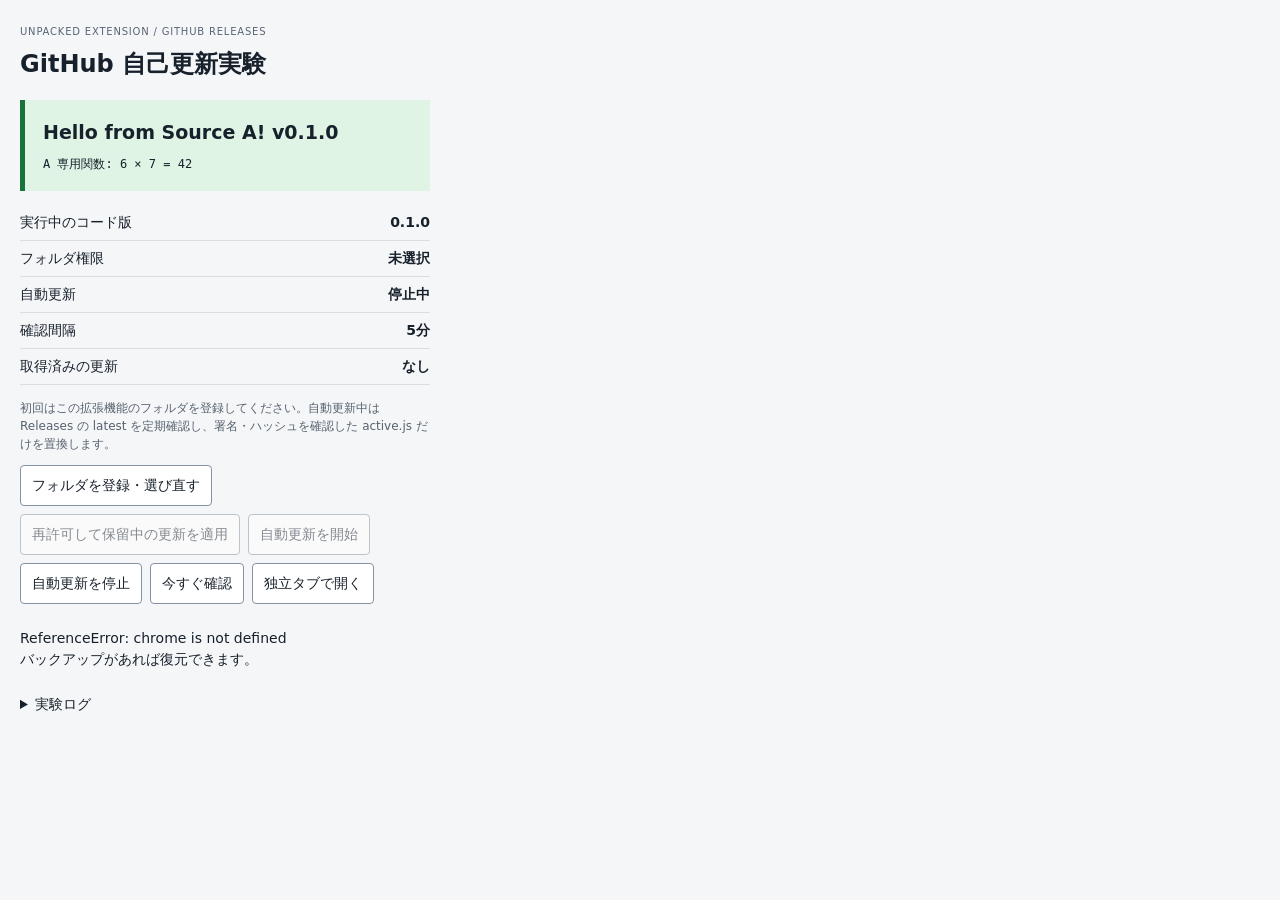
==== extension/popup.html @ 96fc470b "feat: add signed GitHub release self-update experiment" ====
<!doctype html>
<html lang="ja">
<head>
  <meta charset="utf-8">
  <meta name="viewport" content="width=device-width, initial-scale=1">
  <title>GitHub 自己更新実験</title>
  <link rel="stylesheet" href="popup.css">
  <script type="module" src="popup.js"></script>
</head>
<body>
<main>
  <header><span>UNPACKED EXTENSION / GITHUB RELEASES</span><h1>GitHub 自己更新実験</h1></header>
  <section id="demo"><h2>active.js を読み込み中…</h2><p></p></section>
  <dl>
    <div><dt>実行中のコード版</dt><dd id="version">確認中</dd></div>
    <div><dt>フォルダ権限</dt><dd id="permission">未選択</dd></div>
    <div><dt>自動更新</dt><dd id="enabled">停止中</dd></div>
    <div><dt>確認間隔</dt><dd id="interval">5分</dd></div>
    <div><dt>取得済みの更新</dt><dd id="pending">なし</dd></div>
  </dl>
  <p class="hint">初回はこの拡張機能のフォルダを登録してください。自動更新中は Releases の latest を定期確認し、署名・ハッシュを確認した active.js だけを置換します。</p>
  <div class="actions">
    <button id="register">フォルダを登録・選び直す</button>
    <button id="grant" disabled>再許可して保留中の更新を適用</button>
    <button id="enable" disabled>自動更新を開始</button>
    <button id="disable">自動更新を停止</button>
    <button id="check">今すぐ確認</button>
    <button id="tab">独立タブで開く</button>
    <button id="recover" hidden>バックアップの active.js に復元</button>
  </div>
  <p id="status" role="status" aria-live="polite">起動中…</p>
  <details><summary>実験ログ</summary><pre id="events"></pre></details>
</main>
</body>
</html>
---- extension/popup.css ----
:root { font: 14px/1.5 system-ui, sans-serif; background: #f5f6f8; color: #17212b; color-scheme: light; }
* { box-sizing: border-box; }
body { margin: 0; width: 450px; }
body.tab { width: auto; }
main { padding: 20px; }
.tab main { max-width: 760px; margin: 20px auto; }
header span { font-size: 10px; letter-spacing: .08em; color: #596575; }
h1 { font-size: 24px; margin: 5px 0 18px; }
#demo { padding: 18px; background: #e7eaf0; border-left: 5px solid #596575; }
#demo[data-source="A"] { background: #dff4e5; border-color: #187239; }
#demo[data-source="B"] { background: #fff0d7; border-color: #ac4908; }
h2 { font-size: 19px; margin: 0 0 8px; }
#demo p { margin: 0; font: 12px/1.5 ui-monospace, monospace; }
dl div { display: flex; justify-content: space-between; gap: 15px; padding: 7px 0; border-bottom: 1px solid #d9dee5; }
dd { margin: 0; font-weight: 600; text-align: right; overflow-wrap: anywhere; }
.hint { color: #56626e; font-size: 12px; }
.actions { display: flex; gap: 8px; flex-wrap: wrap; }
button { padding: 9px 11px; border: 1px solid #8392a3; border-radius: 4px; background: white; color: inherit; font: inherit; cursor: pointer; }
button:disabled { opacity: .5; cursor: default; }
button:focus-visible { outline: 3px solid #3080d8; outline-offset: 2px; }
#status { white-space: pre-wrap; overflow-wrap: anywhere; padding: 10px 0; }
pre { white-space: pre-wrap; overflow-wrap: anywhere; max-height: 300px; overflow: auto; font-size: 11px; }
[hidden] { display: none !important; }
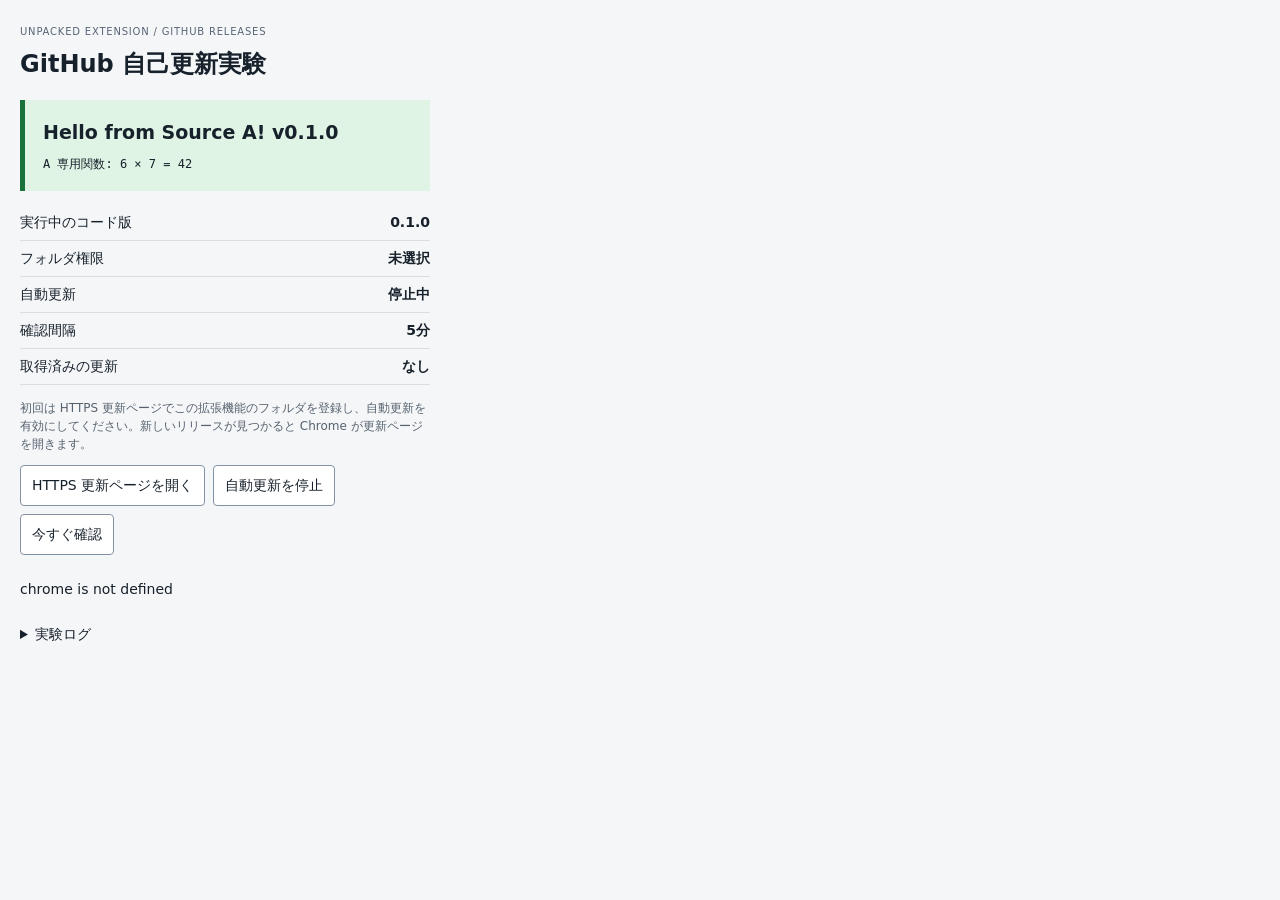
==== commit 89c9d5fc: "Automate unpacked extension updates through the HTTPS updater" ====
--- a/extension/popup.html
+++ b/extension/popup.html
@@ -18,15 +18,11 @@
     <div><dt>確認間隔</dt><dd id="interval">5分</dd></div>
     <div><dt>取得済みの更新</dt><dd id="pending">なし</dd></div>
   </dl>
-  <p class="hint">初回はこの拡張機能のフォルダを登録してください。自動更新中は Releases の latest を定期確認し、署名・ハッシュを確認した active.js だけを置換します。</p>
+  <p class="hint">初回は HTTPS 更新ページでこの拡張機能のフォルダを登録し、自動更新を有効にしてください。新しいリリースが見つかると Chrome が更新ページを開きます。</p>
   <div class="actions">
-    <button id="register">フォルダを登録・選び直す</button>
-    <button id="grant" disabled>再許可して保留中の更新を適用</button>
-    <button id="enable" disabled>自動更新を開始</button>
+    <button id="updater">HTTPS 更新ページを開く</button>
     <button id="disable">自動更新を停止</button>
     <button id="check">今すぐ確認</button>
-    <button id="tab">独立タブで開く</button>
-    <button id="recover" hidden>バックアップの active.js に復元</button>
   </div>
   <p id="status" role="status" aria-live="polite">起動中…</p>
   <details><summary>実験ログ</summary><pre id="events"></pre></details>
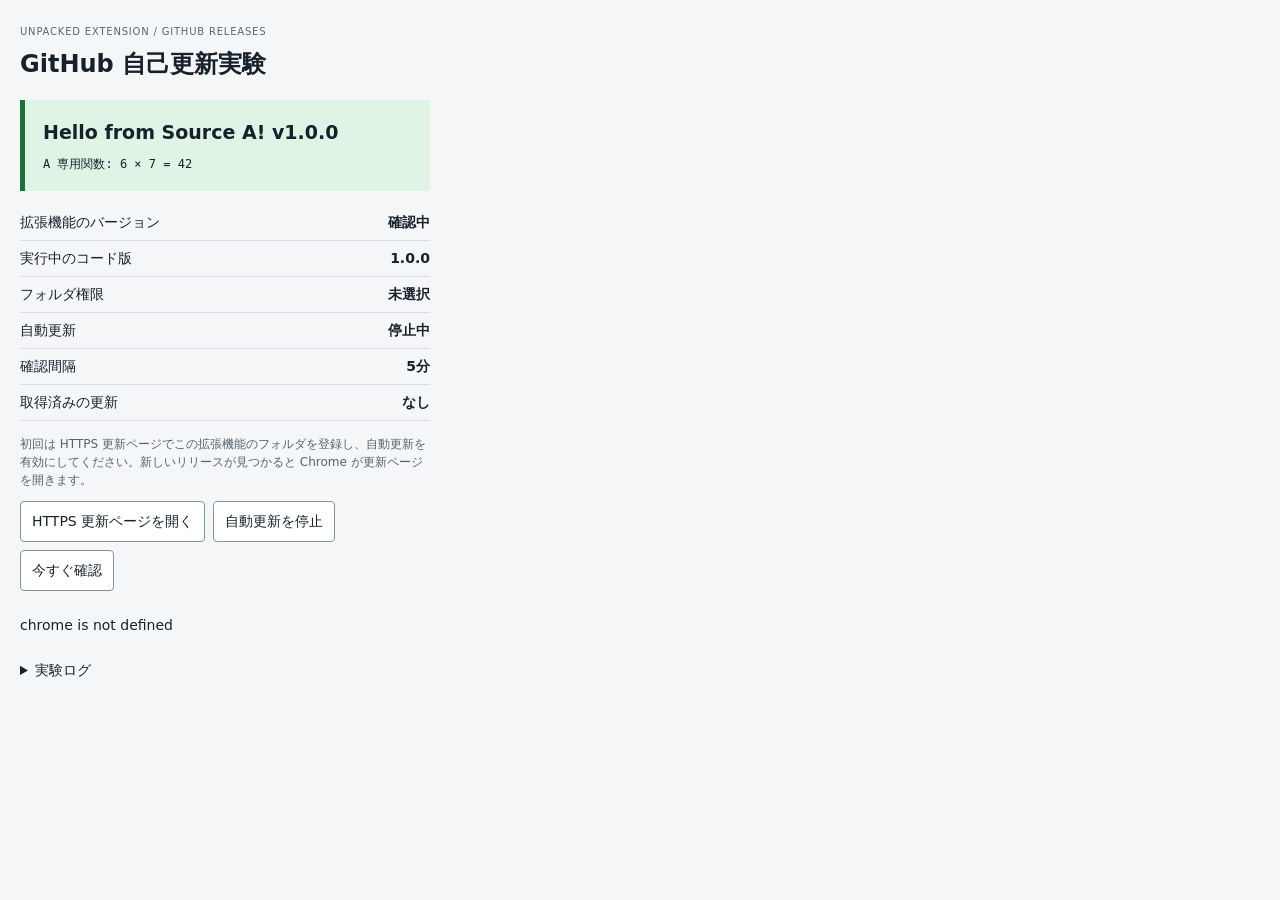
==== commit 5e6e305e: "Publish signed full-package updates with matching Chrome versions" ====
--- a/extension/popup.html
+++ b/extension/popup.html
@@ -12,6 +12,7 @@
   <header><span>UNPACKED EXTENSION / GITHUB RELEASES</span><h1>GitHub 自己更新実験</h1></header>
   <section id="demo"><h2>active.js を読み込み中…</h2><p></p></section>
   <dl>
+    <div><dt>拡張機能のバージョン</dt><dd id="manifest-version">確認中</dd></div>
     <div><dt>実行中のコード版</dt><dd id="version">確認中</dd></div>
     <div><dt>フォルダ権限</dt><dd id="permission">未選択</dd></div>
     <div><dt>自動更新</dt><dd id="enabled">停止中</dd></div>
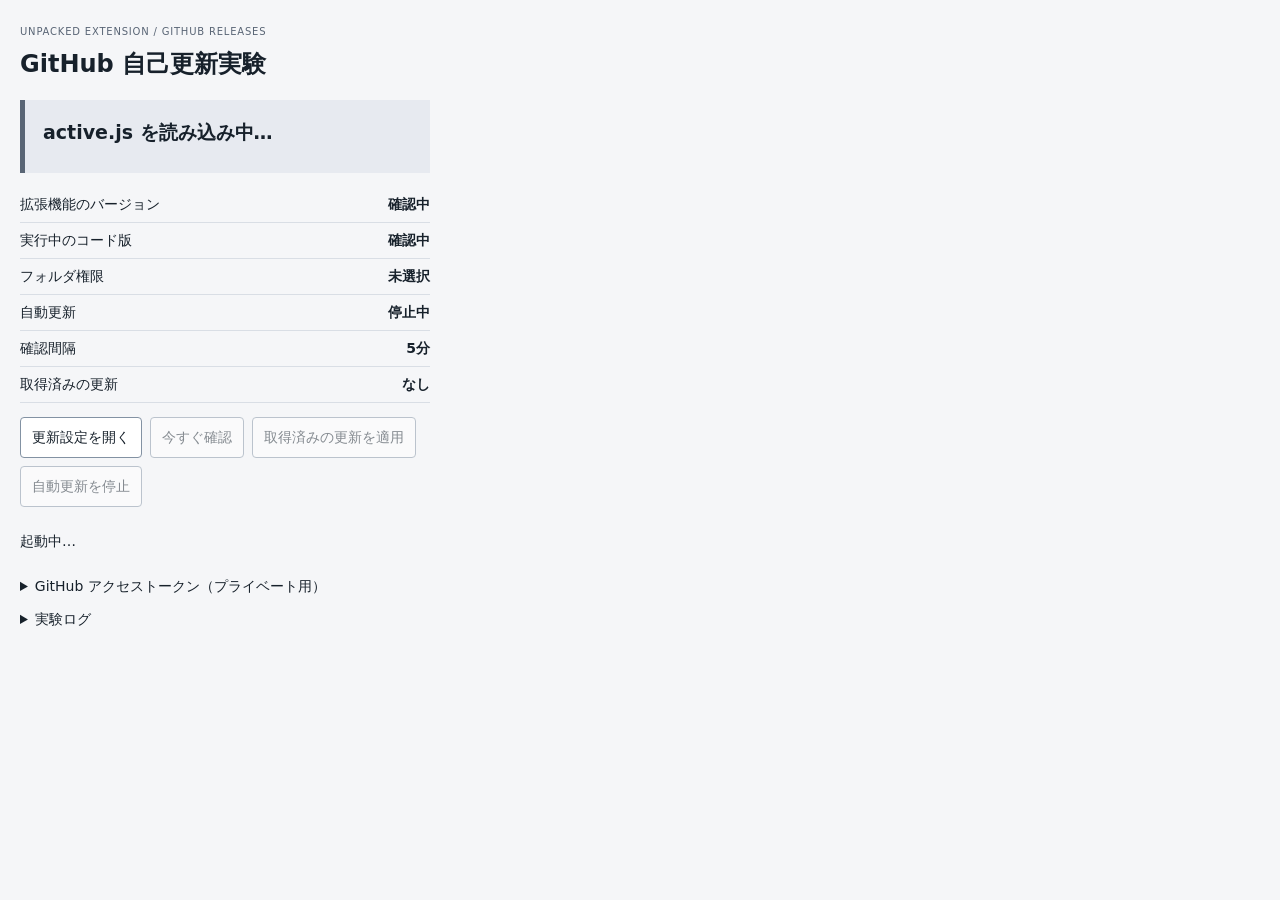
==== commit 90c0cd9e: "chore: release the extension-only updater via dispatch Move the demo trigger to cron-job.org, retain" ====
--- a/extension/popup.html
+++ b/extension/popup.html
@@ -19,13 +19,42 @@
     <div><dt>確認間隔</dt><dd id="interval">5分</dd></div>
     <div><dt>取得済みの更新</dt><dd id="pending">なし</dd></div>
   </dl>
-  <p class="hint">初回は HTTPS 更新ページでこの拡張機能のフォルダを登録し、自動更新を有効にしてください。新しいリリースが見つかると Chrome が更新ページを開きます。</p>
+  <section id="folder-settings" hidden>
+    <h2>更新設定</h2>
+    <p class="hint">Chrome に読み込んだ extension フォルダを選んで、読み書きを許可してください。許可が必要になったときは、この画面で再許可できます。</p>
+    <div class="actions">
+      <button id="pick" disabled>拡張機能フォルダを選ぶ</button>
+      <button id="grant" disabled>保存したフォルダを再許可</button>
+      <button id="enable" disabled>自動更新を有効にする</button>
+      <button id="forget" disabled>フォルダ登録を解除</button>
+      <button id="restore" hidden disabled>中断した更新を旧版に戻す</button>
+    </div>
+  </section>
   <div class="actions">
-    <button id="updater">HTTPS 更新ページを開く</button>
-    <button id="disable">自動更新を停止</button>
-    <button id="check">今すぐ確認</button>
+    <button id="updater">更新設定を開く</button>
+    <button id="check" disabled>今すぐ確認</button>
+    <button id="apply" disabled>取得済みの更新を適用</button>
+    <button id="disable" disabled>自動更新を停止</button>
   </div>
   <p id="status" role="status" aria-live="polite">起動中…</p>
+  <details id="release-access">
+    <summary>GitHub アクセストークン（プライベート用）</summary>
+    <p id="release-token-help" class="hint">プライベートリポジトリの場合にのみ必要です。この公開デモでは登録不要です。</p>
+    <p class="hint"><a id="create-release-token" href="https://github.com/settings/personal-access-tokens/new?contents=read"
+      target="_blank" rel="noreferrer">GitHub で Fine-grained token を発行</a>し、対象リポジトリだけを選びます。
+      <code>Contents</code> を <code>Read-only</code> にして、有効期限を設定してください。</p>
+    <form id="release-token-form">
+      <fieldset id="release-token-controls" disabled>
+        <label for="release-token">アクセストークン</label>
+        <input id="release-token" type="password" required autocomplete="off" spellcheck="false" aria-describedby="release-token-help">
+        <div class="actions">
+          <button type="submit">登録</button>
+          <button id="delete-release-token" type="button" disabled>登録を削除</button>
+        </div>
+      </fieldset>
+      <p id="release-token-state" class="hint" role="status" hidden></p>
+    </form>
+  </details>
   <details><summary>実験ログ</summary><pre id="events"></pre></details>
 </main>
 </body>
--- a/extension/popup.css
+++ b/extension/popup.css
@@ -14,10 +14,14 @@
 dl div { display: flex; justify-content: space-between; gap: 15px; padding: 7px 0; border-bottom: 1px solid #d9dee5; }
 dd { margin: 0; font-weight: 600; text-align: right; overflow-wrap: anywhere; }
 .hint { color: #56626e; font-size: 12px; }
+#folder-settings { margin: 18px 0; }
 .actions { display: flex; gap: 8px; flex-wrap: wrap; }
 button { padding: 9px 11px; border: 1px solid #8392a3; border-radius: 4px; background: white; color: inherit; font: inherit; cursor: pointer; }
 button:disabled { opacity: .5; cursor: default; }
 button:focus-visible { outline: 3px solid #3080d8; outline-offset: 2px; }
 #status { white-space: pre-wrap; overflow-wrap: anywhere; padding: 10px 0; }
+#release-access { margin: 12px 0; }
+#release-token-controls { display: grid; gap: 8px; margin: 0; padding: 0; border: 0; min-width: 0; }
+#release-token { width: 100%; padding: 8px; border: 1px solid #8392a3; border-radius: 4px; font: inherit; }
 pre { white-space: pre-wrap; overflow-wrap: anywhere; max-height: 300px; overflow: auto; font-size: 11px; }
 [hidden] { display: none !important; }
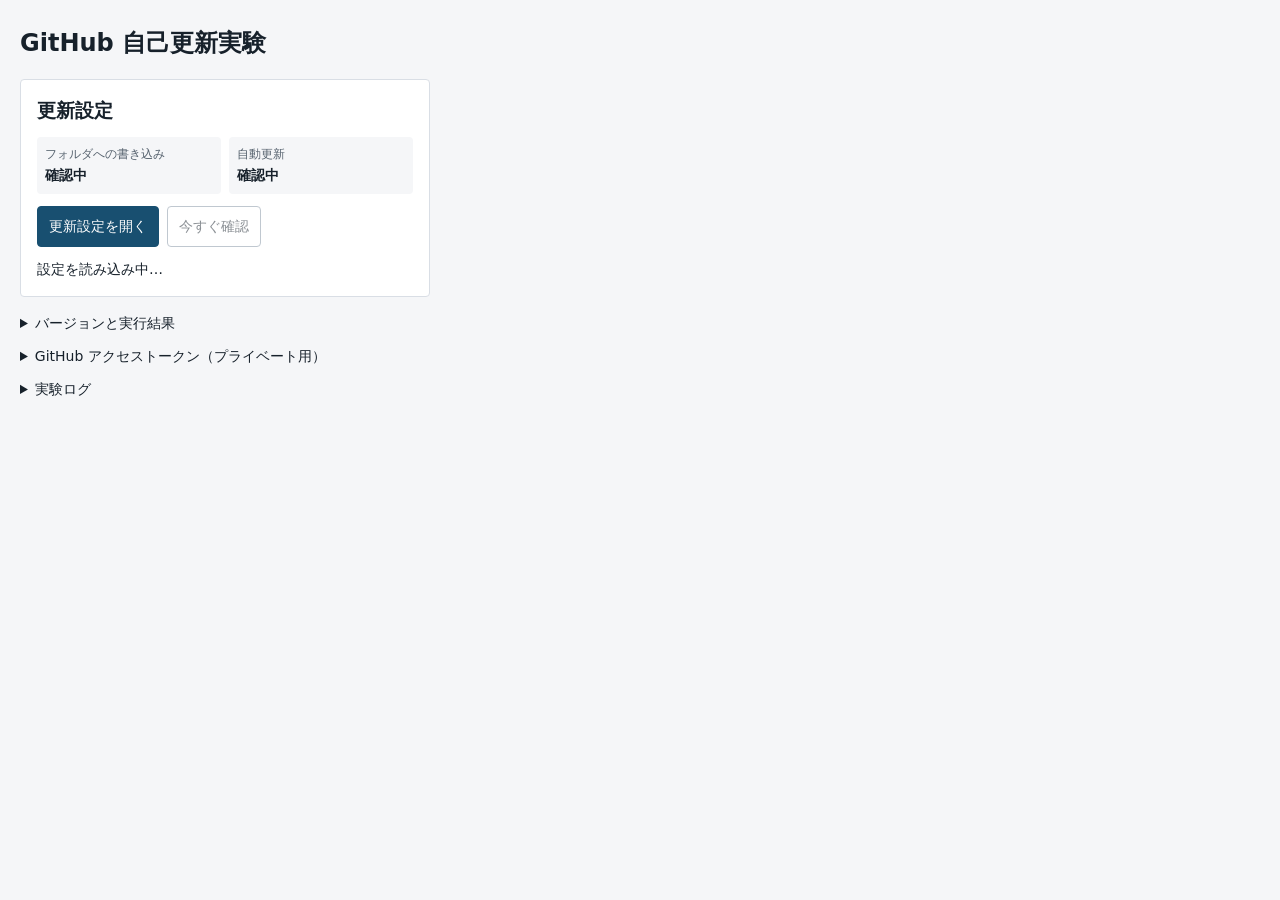
==== commit f7c78d55: "chore(release): ship v2 and increment demo patches Ship the first-install setup flow, start with the" ====
--- a/extension/popup.html
+++ b/extension/popup.html
@@ -9,34 +9,39 @@
 </head>
 <body>
 <main>
-  <header><span>UNPACKED EXTENSION / GITHUB RELEASES</span><h1>GitHub 自己更新実験</h1></header>
-  <section id="demo"><h2>active.js を読み込み中…</h2><p></p></section>
-  <dl>
-    <div><dt>拡張機能のバージョン</dt><dd id="manifest-version">確認中</dd></div>
-    <div><dt>実行中のコード版</dt><dd id="version">確認中</dd></div>
-    <div><dt>フォルダ権限</dt><dd id="permission">未選択</dd></div>
-    <div><dt>自動更新</dt><dd id="enabled">停止中</dd></div>
-    <div><dt>確認間隔</dt><dd id="interval">5分</dd></div>
-    <div><dt>取得済みの更新</dt><dd id="pending">なし</dd></div>
-  </dl>
-  <section id="folder-settings" hidden>
-    <h2>更新設定</h2>
-    <p class="hint">Chrome に読み込んだ extension フォルダを選んで、読み書きを許可してください。許可が必要になったときは、この画面で再許可できます。</p>
+  <header><h1>GitHub 自己更新実験</h1></header>
+  <section id="update-panel" aria-labelledby="settings-title">
+    <h2 id="settings-title" tabindex="-1">更新設定</h2>
+    <p id="folder-guide"></p>
+    <div id="folder-settings" class="actions" hidden>
+      <button id="pick" class="primary" aria-describedby="folder-guide" disabled>拡張機能フォルダを選ぶ</button>
+      <button id="grant" class="primary" aria-describedby="folder-guide" hidden disabled>保存したフォルダを再許可</button>
+      <button id="restore" class="primary" hidden disabled>中断した更新を旧版に戻す</button>
+      <button id="forget" hidden disabled>フォルダ登録を解除</button>
+    </div>
+    <dl id="update-state">
+      <div><dt>フォルダへの書き込み</dt><dd id="permission">確認中</dd></div>
+      <div><dt>自動更新</dt><dd id="enabled">確認中</dd></div>
+    </dl>
     <div class="actions">
-      <button id="pick" disabled>拡張機能フォルダを選ぶ</button>
-      <button id="grant" disabled>保存したフォルダを再許可</button>
-      <button id="enable" disabled>自動更新を有効にする</button>
-      <button id="forget" disabled>フォルダ登録を解除</button>
-      <button id="restore" hidden disabled>中断した更新を旧版に戻す</button>
+      <button id="updater" class="primary" aria-describedby="folder-guide">更新設定を開く</button>
+      <button id="enable" class="primary" hidden disabled>自動更新を有効にする</button>
+      <button id="disable" hidden disabled>自動更新を停止</button>
+      <button id="check" disabled>今すぐ確認</button>
+      <button id="apply" hidden disabled>取得済みの更新を適用</button>
     </div>
+    <p id="status" role="status" aria-live="polite">設定を読み込み中…</p>
   </section>
-  <div class="actions">
-    <button id="updater">更新設定を開く</button>
-    <button id="check" disabled>今すぐ確認</button>
-    <button id="apply" disabled>取得済みの更新を適用</button>
-    <button id="disable" disabled>自動更新を停止</button>
-  </div>
-  <p id="status" role="status" aria-live="polite">起動中…</p>
+  <details id="version-details">
+    <summary>バージョンと実行結果</summary>
+    <dl>
+      <div><dt>拡張機能のバージョン</dt><dd id="manifest-version">確認中</dd></div>
+      <div><dt>実行中のコード版</dt><dd id="version">確認中</dd></div>
+      <div><dt>確認間隔</dt><dd id="interval">確認中</dd></div>
+      <div><dt>取得済みの更新</dt><dd id="pending">なし</dd></div>
+    </dl>
+    <section id="demo"><h2>active.js を読み込み中…</h2><p></p></section>
+  </details>
   <details id="release-access">
     <summary>GitHub アクセストークン（プライベート用）</summary>
     <p id="release-token-help" class="hint">プライベートリポジトリの場合にのみ必要です。この公開デモでは登録不要です。</p>
--- a/extension/popup.css
+++ b/extension/popup.css
@@ -4,7 +4,6 @@
 body.tab { width: auto; }
 main { padding: 20px; }
 .tab main { max-width: 760px; margin: 20px auto; }
-header span { font-size: 10px; letter-spacing: .08em; color: #596575; }
 h1 { font-size: 24px; margin: 5px 0 18px; }
 #demo { padding: 18px; background: #e7eaf0; border-left: 5px solid #596575; }
 #demo[data-source="A"] { background: #dff4e5; border-color: #187239; }
@@ -14,12 +13,19 @@
 dl div { display: flex; justify-content: space-between; gap: 15px; padding: 7px 0; border-bottom: 1px solid #d9dee5; }
 dd { margin: 0; font-weight: 600; text-align: right; overflow-wrap: anywhere; }
 .hint { color: #56626e; font-size: 12px; }
-#folder-settings { margin: 18px 0; }
+#update-panel { margin-bottom: 16px; padding: 16px; background: white; border: 1px solid #d9dee5; border-radius: 4px; }
+#folder-guide { margin: 0 0 12px; white-space: pre-line; }
+#update-state { display: grid; grid-template-columns: repeat(2, minmax(0, 1fr)); gap: 8px; margin: 12px 0; }
+#update-state div { display: block; padding: 8px; background: #f5f6f8; border: 0; border-radius: 4px; }
+#update-state dt { font-size: 12px; color: #56626e; }
+#update-state dd { margin-top: 2px; text-align: left; }
 .actions { display: flex; gap: 8px; flex-wrap: wrap; }
 button { padding: 9px 11px; border: 1px solid #8392a3; border-radius: 4px; background: white; color: inherit; font: inherit; cursor: pointer; }
+button.primary { background: #184f70; border-color: #184f70; color: white; }
 button:disabled { opacity: .5; cursor: default; }
 button:focus-visible { outline: 3px solid #3080d8; outline-offset: 2px; }
-#status { white-space: pre-wrap; overflow-wrap: anywhere; padding: 10px 0; }
+#status { margin: 12px 0 0; white-space: pre-wrap; overflow-wrap: anywhere; }
+#status:empty, #folder-guide:empty { display: none; }
 #release-access { margin: 12px 0; }
 #release-token-controls { display: grid; gap: 8px; margin: 0; padding: 0; border: 0; min-width: 0; }
 #release-token { width: 100%; padding: 8px; border: 1px solid #8392a3; border-radius: 4px; font: inherit; }
